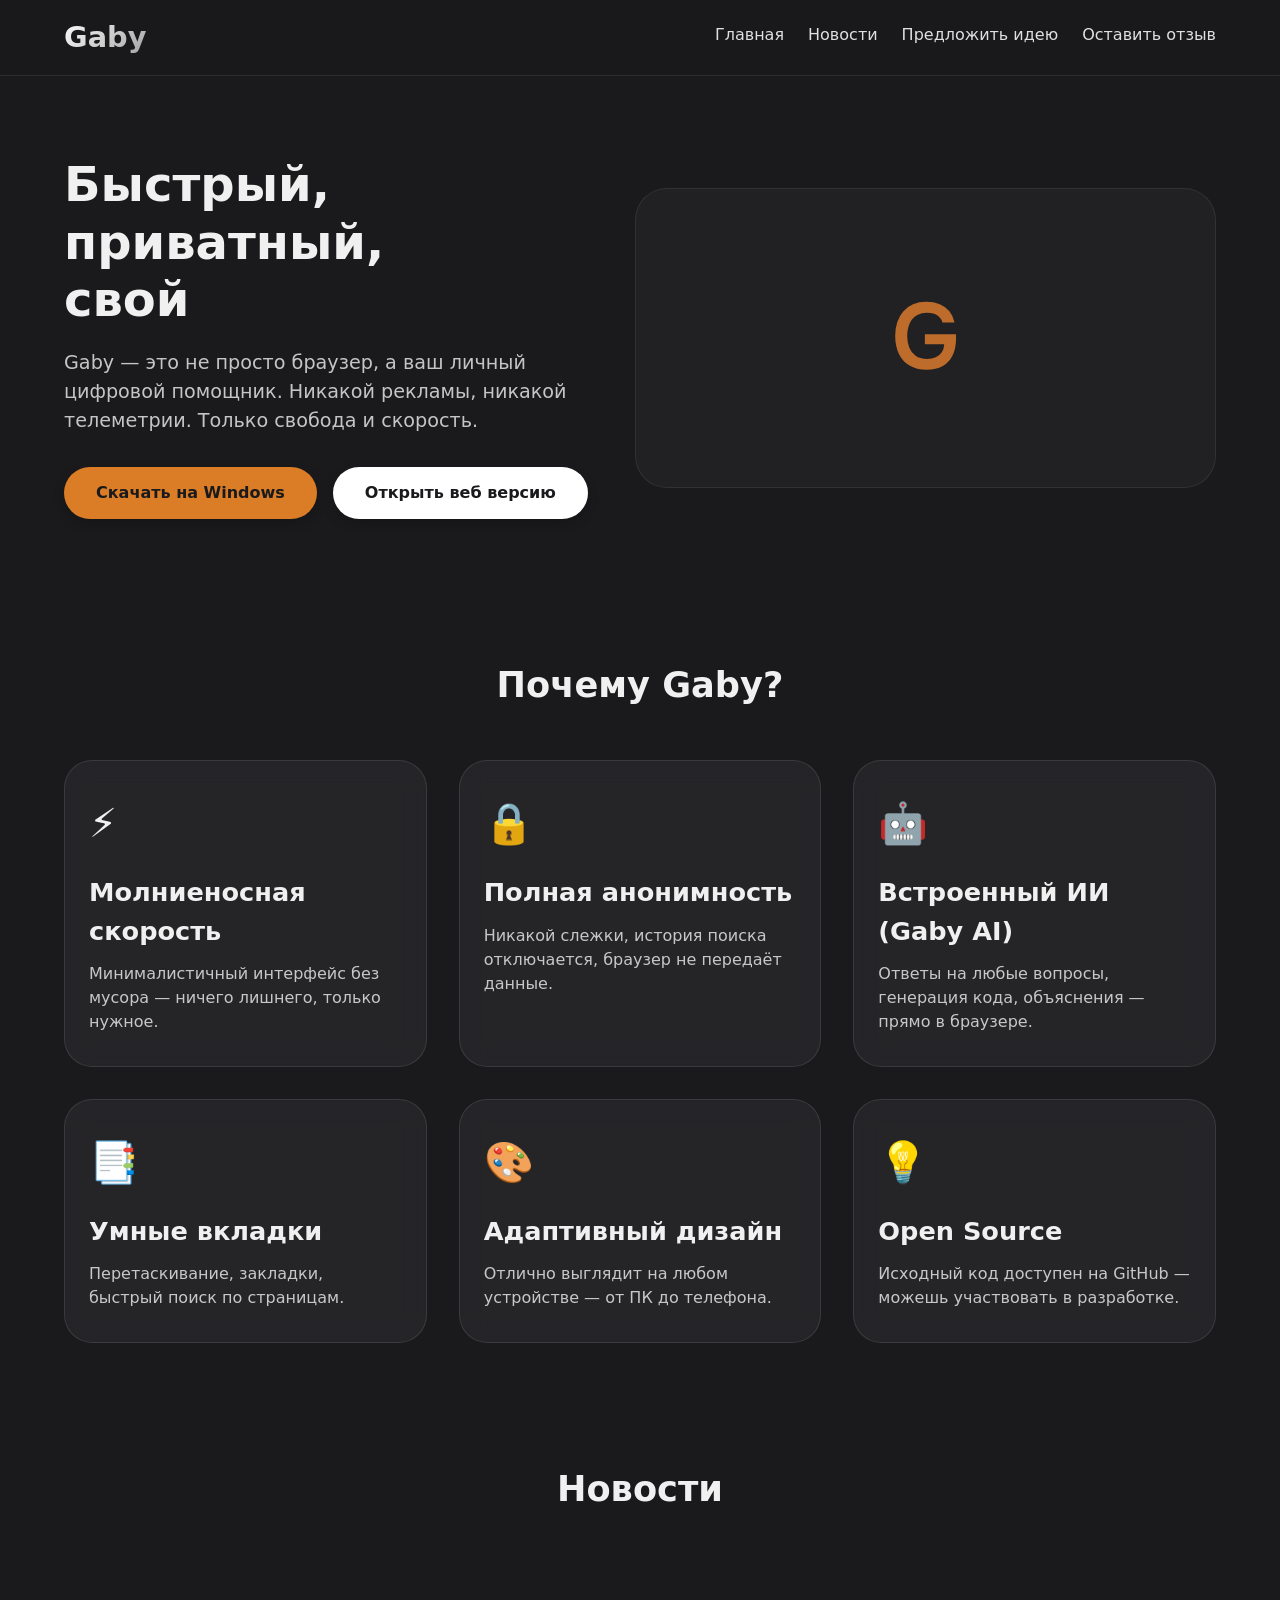
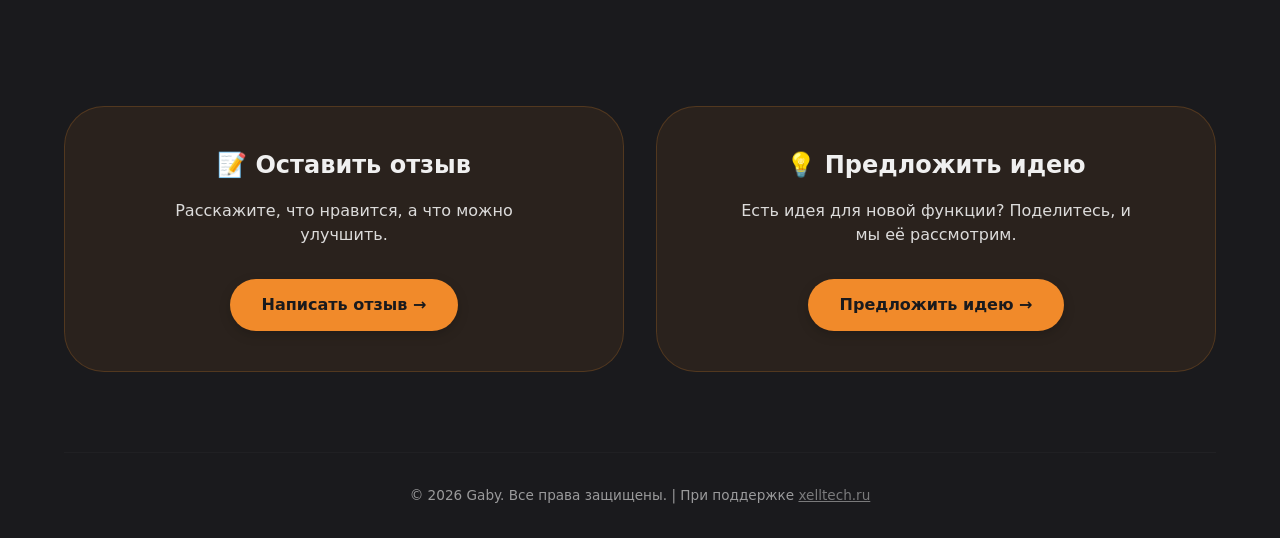
==== about.html @ a8807774 "Добавил страницу о Gaby" ====
<!DOCTYPE html>
<html lang="ru">
<head>
    <meta charset="UTF-8">
    <meta name="viewport" content="width=device-width, initial-scale=1.0">
    <link rel="icon" href="fhoto/G.svg">
    <title>Gaby — быстрый и приватный браузер</title>
    <style>
        * {
            margin: 0;
            padding: 0;
            box-sizing: border-box;
        }

        body {
            background-color: #1a1a1d;
            font-family: 'Segoe UI', 'Onest', system-ui, -apple-system, sans-serif;
            color: #f0f0f0;
            line-height: 1.5;
            overflow-x: hidden;
            min-height: 100vh;
        }

        html {
            scroll-behavior: smooth;
        }

        .navbar {
            position: sticky;
            top: 0;
            z-index: 1000;
            background: rgba(26, 26, 29, 0.85);
            backdrop-filter: blur(12px);
            border-bottom: 1px solid rgba(255, 255, 255, 0.08);
            padding: 16px 0;
        }

        .nav-container {
            max-width: 1200px;
            margin: 0 auto;
            padding: 0 24px;
            display: flex;
            justify-content: space-between;
            align-items: center;
            flex-wrap: wrap;
            gap: 20px;
        }

        .nav-logo {
            font-size: 1.8rem;
            font-weight: 800;
            background: linear-gradient(135deg, #ffffff, #a0a0a0);
            -webkit-background-clip: text;
            background-clip: text;
            color: transparent;
            user-select: none;
            text-decoration: none;
        }

        .nav-links {
            display: flex;
            gap: 24px;
            flex-wrap: wrap;
        }

        .nav-links a {
            color: #e0e0e0;
            text-decoration: none;
            font-weight: 500;
            transition: color 0.2s;
            padding-bottom: 4px;
            border-bottom: 2px solid transparent;
        }

        .nav-links a:hover {
            color: #f18a2a;
            border-bottom-color: #f18a2a;
        }

        .container {
            max-width: 1200px;
            margin: 0 auto;
            padding: 0 24px;
            position: relative;
            z-index: 2;
        }

        .hero {
            display: flex;
            flex-wrap: wrap;
            align-items: center;
            justify-content: space-between;
            gap: 40px;
            padding: 80px 0 60px;
            opacity: 0;
            animation: fadeInUp 0.6s ease 0.1s forwards;
        }

        .hero-text {
            flex: 1;
            min-width: 280px;
        }

        .hero-text h1 {
            font-size: 3rem;
            font-weight: 700;
            margin-bottom: 20px;
            line-height: 1.2;
        }

        .hero-text p {
            font-size: 1.2rem;
            opacity: 0.8;
            margin-bottom: 32px;
        }

        .btn-group {
            display: flex;
            gap: 16px;
            flex-wrap: wrap;
        }

        .btn {
            display: inline-block;
            padding: 14px 32px;
            border-radius: 40px;
            font-weight: 600;
            text-decoration: none;
            transition: all 0.3s ease;
        }

        .btn-primary {
            background-color: #da7d26;
            color: #1a1a1d;
            box-shadow: 0 4px 12px rgba(0,0,0,0.2);
        }

        .btn-primary:hover {
            transform: translateY(-3px);
            background-color: #f18a2a;
            box-shadow: 0 8px 24px rgba(0,0,0,0.3);
        }

        .btn-secondary {
            background-color: #ffffff;
            color: #1a1a1d;
            box-shadow: 0 4px 12px rgba(0,0,0,0.2);
        }

        .btn-secondary:hover {
            transform: translateY(-3px);
            background-color: #e0e0e0;
            box-shadow: 0 8px 24px rgba(0,0,0,0.3);
        }

        .hero-image {
            flex: 1;
            text-align: center;
            display: flex;
            justify-content: center;
            background: rgba(255,255,255,0.03);
            border-radius: 32px;
            padding: 24px;
            min-height: 300px;
            align-items: center;
            backdrop-filter: blur(12px);
            border: 1px solid rgba(255,255,255,0.08);
        }

        .hero-image img {
            max-width: 180px;
            user-select: none;
            user-drag: none;
            -webkit-user-drag: none;
        }

        .features {
            padding: 80px 0;
        }

        .section-title {
            text-align: center;
            font-size: 2.2rem;
            margin-bottom: 48px;
            font-weight: 600;
            opacity: 0;
            animation: fadeInUp 0.6s ease 0.2s forwards;
        }

        .grid {
            display: grid;
            grid-template-columns: repeat(auto-fit, minmax(280px, 1fr));
            gap: 32px;
        }

        .card {
            background: rgba(255,255,255,0.05);
            border-radius: 28px;
            padding: 32px 24px;
            backdrop-filter: blur(12px);
            transition: transform 0.4s ease, box-shadow 0.4s ease, background-color 0.3s;
            opacity: 0;
            transform: translateY(30px);
            border: 1px solid rgba(255,255,255,0.1);
        }

        .card.visible {
            opacity: 1;
            transform: translateY(0);
        }

        .card:hover {
            transform: translateY(-8px);
            background: rgba(255,255,255,0.12);
            border-color: rgba(255,255,255,0.25);
            box-shadow: 0 20px 35px -15px rgba(0,0,0,0.4);
        }

        .card-icon {
            font-size: 2.5rem;
            margin-bottom: 20px;
        }

        .card h3 {
            font-size: 1.6rem;
            margin-bottom: 12px;
        }

        .card p {
            opacity: 0.8;
            font-size: 1rem;
        }


        .news-section {
            margin: 40px 0 60px;
        }

        .news-grid {
            display: grid;
            grid-template-columns: repeat(auto-fit, minmax(280px, 1fr));
            gap: 32px;
        }

        .news-card {
            background: rgba(255,255,255,0.05);
            border-radius: 28px;
            padding: 28px 24px;
            backdrop-filter: blur(12px);
            transition: all 0.3s ease;
            border: 1px solid rgba(255,255,255,0.1);
            opacity: 0;
            transform: translateY(30px);
        }

        .news-card.visible {
            opacity: 1;
            transform: translateY(0);
        }

        .news-card:hover {
            transform: translateY(-5px);
            background: rgba(255,255,255,0.1);
        }

        .news-date {
            font-size: 0.85rem;
            color: #f18a2a;
            margin-bottom: 8px;
            display: block;
        }

        .news-card h3 {
            font-size: 1.4rem;
            margin-bottom: 12px;
        }

        .news-card p {
            opacity: 0.8;
            font-size: 0.95rem;
        }

        .actions-section {
            display: grid;
            grid-template-columns: repeat(auto-fit, minmax(280px, 1fr));
            gap: 32px;
            margin: 40px 0 80px;
        }

        .action-card {
            background: rgba(241,138,42,0.08);
            border-radius: 40px;
            padding: 40px 32px;
            text-align: center;
            border: 1px solid rgba(241,138,42,0.2);
            transition: all 0.3s;
            opacity: 0;
            animation: fadeInUp 0.6s ease forwards;
        }

        .action-card:hover {
            background: rgba(241,138,42,0.12);
            border-color: rgba(241,138,42,0.4);
            transform: translateY(-5px);
        }

        .action-card h2 {
            margin-bottom: 16px;
        }

        .action-card p {
            max-width: 400px;
            margin: 0 auto 24px;
            opacity: 0.9;
        }

        .action-card .btn {
            margin-top: 8px;
        }

        .footer {
            border-top: 1px solid rgba(255,255,255,0.05);
            padding: 32px 0;
            text-align: center;
            font-size: 0.85rem;
            opacity: 0.6;
        }

        @keyframes fadeInUp {
            from {
                opacity: 0;
                transform: translateY(40px);
            }
            to {
                opacity: 1;
                transform: translateY(0);
            }
        }

        @media (max-width: 780px) {
            .hero-text h1 {
                font-size: 2.2rem;
            }
            .btn {
                padding: 10px 24px;
            }
            .container {
                padding: 0 16px;
            }
            .card, .news-card, .action-card {
                backdrop-filter: blur(8px);
            }
            .navbar {
                padding: 12px 0;
            }
            .nav-container {
                flex-direction: column;
                gap: 12px;
            }
            .nav-links {
                gap: 16px;
                justify-content: center;
            }
            .hero {
                padding-top: 40px;
            }
        }
    </style>
</head>
<body>
    <nav class="navbar">
        <div class="nav-container">
            <a href="#" class="nav-logo">Gaby</a>
            <div class="nav-links">
                <a href="#hero">Главная</a>
                <a href="#news">Новости</a>
                <a href="#idea">Предложить идею</a>
                <a href="#feedback">Оставить отзыв</a>
            </div>
        </div>
    </nav>

    <div class="container">
        <div id="hero" class="hero">
            <div class="hero-text">
                <h1>Быстрый, приватный,<br>свой</h1>
                <p>Gaby — это не просто браузер, а ваш личный цифровой помощник. Никакой рекламы, никакой телеметрии. Только свобода и скорость.</p>
                <div class="btn-group">
                    <a href="https://gaby-web-nine.vercel.app" class="btn btn-primary">Скачать на Windows</a>
                    <a href="https://gabyweb.ru" class="btn btn-secondary">Открыть веб версию</a>
                </div>
            </div>
            <div class="hero-image">
                <img src="fhoto/G.svg" alt="gaby logo" height="120px" width="120px">
            </div>
        </div>

        <div class="features">
            <h2 class="section-title">Почему Gaby?</h2>
            <div class="grid" id="featuresGrid">
                <div class="card">
                    <div class="card-icon">⚡</div>
                    <h3>Молниеносная скорость</h3>
                    <p>Минималистичный интерфейс без мусора — ничего лишнего, только нужное.</p>
                </div>
                <div class="card">
                    <div class="card-icon">🔒</div>
                    <h3>Полная анонимность</h3>
                    <p>Никакой слежки, история поиска отключается, браузер не передаёт данные.</p>
                </div>
                <div class="card">
                    <div class="card-icon">🤖</div>
                    <h3>Встроенный ИИ (Gaby AI)</h3>
                    <p>Ответы на любые вопросы, генерация кода, объяснения — прямо в браузере.</p>
                </div>
                <div class="card">
                    <div class="card-icon">📑</div>
                    <h3>Умные вкладки</h3>
                    <p>Перетаскивание, закладки, быстрый поиск по страницам.</p>
                </div>
                <div class="card">
                    <div class="card-icon">🎨</div>
                    <h3>Адаптивный дизайн</h3>
                    <p>Отлично выглядит на любом устройстве — от ПК до телефона.</p>
                </div>
                <div class="card">
                    <div class="card-icon">💡</div>
                    <h3>Open Source</h3>
                    <p>Исходный код доступен на GitHub — можешь участвовать в разработке.</p>
                </div>
            </div>
        </div>

   <div id="news" class="news-section">
    <h2 class="section-title">Новости</h2>
    <div id="newsContainer" class="news-grid">
        <div class="loading">Подгрузка новостей...</div>
    </div>
</div>

        <div class="actions-section">
            <div id="feedback" class="action-card">
                <h2>📝 Оставить отзыв</h2>
                <p>Расскажите, что нравится, а что можно улучшить.</p>
                <a href="mailto:GabyWhelp@gmail.com?subject=Отзыв о Gaby" class="btn btn-primary" style="background-color: #f18a2a;">Написать отзыв →</a>
            </div>
            <div id="idea" class="action-card">
                <h2>💡 Предложить идею</h2>
                <p>Есть идея для новой функции? Поделитесь, и мы её рассмотрим.</p>
                <a href="mailto:GabyWhelp@gmail.com?subject=Идея для Gaby" class="btn btn-primary" style="background-color: #f18a2a;">Предложить идею →</a>
            </div>
        </div>

        <div class="footer">
            <p>© 2026 Gaby. Все права защищены. | При поддержке <a href="https://xelltech.ru/" style="color: white; opacity: 0.7;">xelltech.ru</a></p>
        </div>
    </div>

    <script>
        const cards = document.querySelectorAll('.card');
        const newsCards = document.querySelectorAll('.news-card');
        const allAnimated = [...cards, ...newsCards];

        function checkVisibility() {
            allAnimated.forEach(el => {
                const rect = el.getBoundingClientRect();
                if (rect.top < window.innerHeight - 100) {
                    el.classList.add('visible');
                }
            });
        }

        window.addEventListener('load', () => {
            checkVisibility();
            window.addEventListener('scroll', checkVisibility);
        });
    </script>
    <script>
async function loadNews() {
    const csvUrl = 'https://docs.google.com/spreadsheets/d/e/2PACX-1vRTbrBTb-VS9NMtLsoeZZai79DL-KLyiXkVdePipCNicrSLSUqwrd4JiX5F_LfusXPWVBub-9NSenjB/pub?output=csv';
    
    try {
        const response = await fetch(csvUrl);
        const csvText = await response.text();
        
        const rows = csvText.split('\n');
        const news = [];
        
        for (let i = 1; i < rows.length; i++) {
            if (!rows[i].trim()) continue;
            const values = rows[i].split(',').map(v => v.replace(/^"|"$/g, '').trim());
            if (values.length >= 3) {
                news.push({
                    date: values[0],
                    title: values[1],
                    description: values[2]
                });
            }
        }
        
        const container = document.getElementById('newsContainer');
        if (!container) return;
        
        if (news.length === 0) {
            container.innerHTML = '<div class="news-card">📭 Новостей пока нет</div>';
            return;
        }
        
        container.innerHTML = news.map(item => `
            <div class="news-card">
                <span class="news-date">${item.date}</span>
                <h3>${item.title}</h3>
                <p>${item.description}</p>
            </div>
        `).join('');
        
        document.querySelectorAll('.news-card').forEach(card => card.classList.add('visible'));
        
    } catch (error) {
        console.error('Ошибка загрузки новостей:', error);
        const container = document.getElementById('newsContainer');
        if (container) {
            container.innerHTML = '<div class="news-card">⚠️ Не удалось загрузить новости</div>';
        }
    }
}

loadNews();
</script>
</body>
</html>
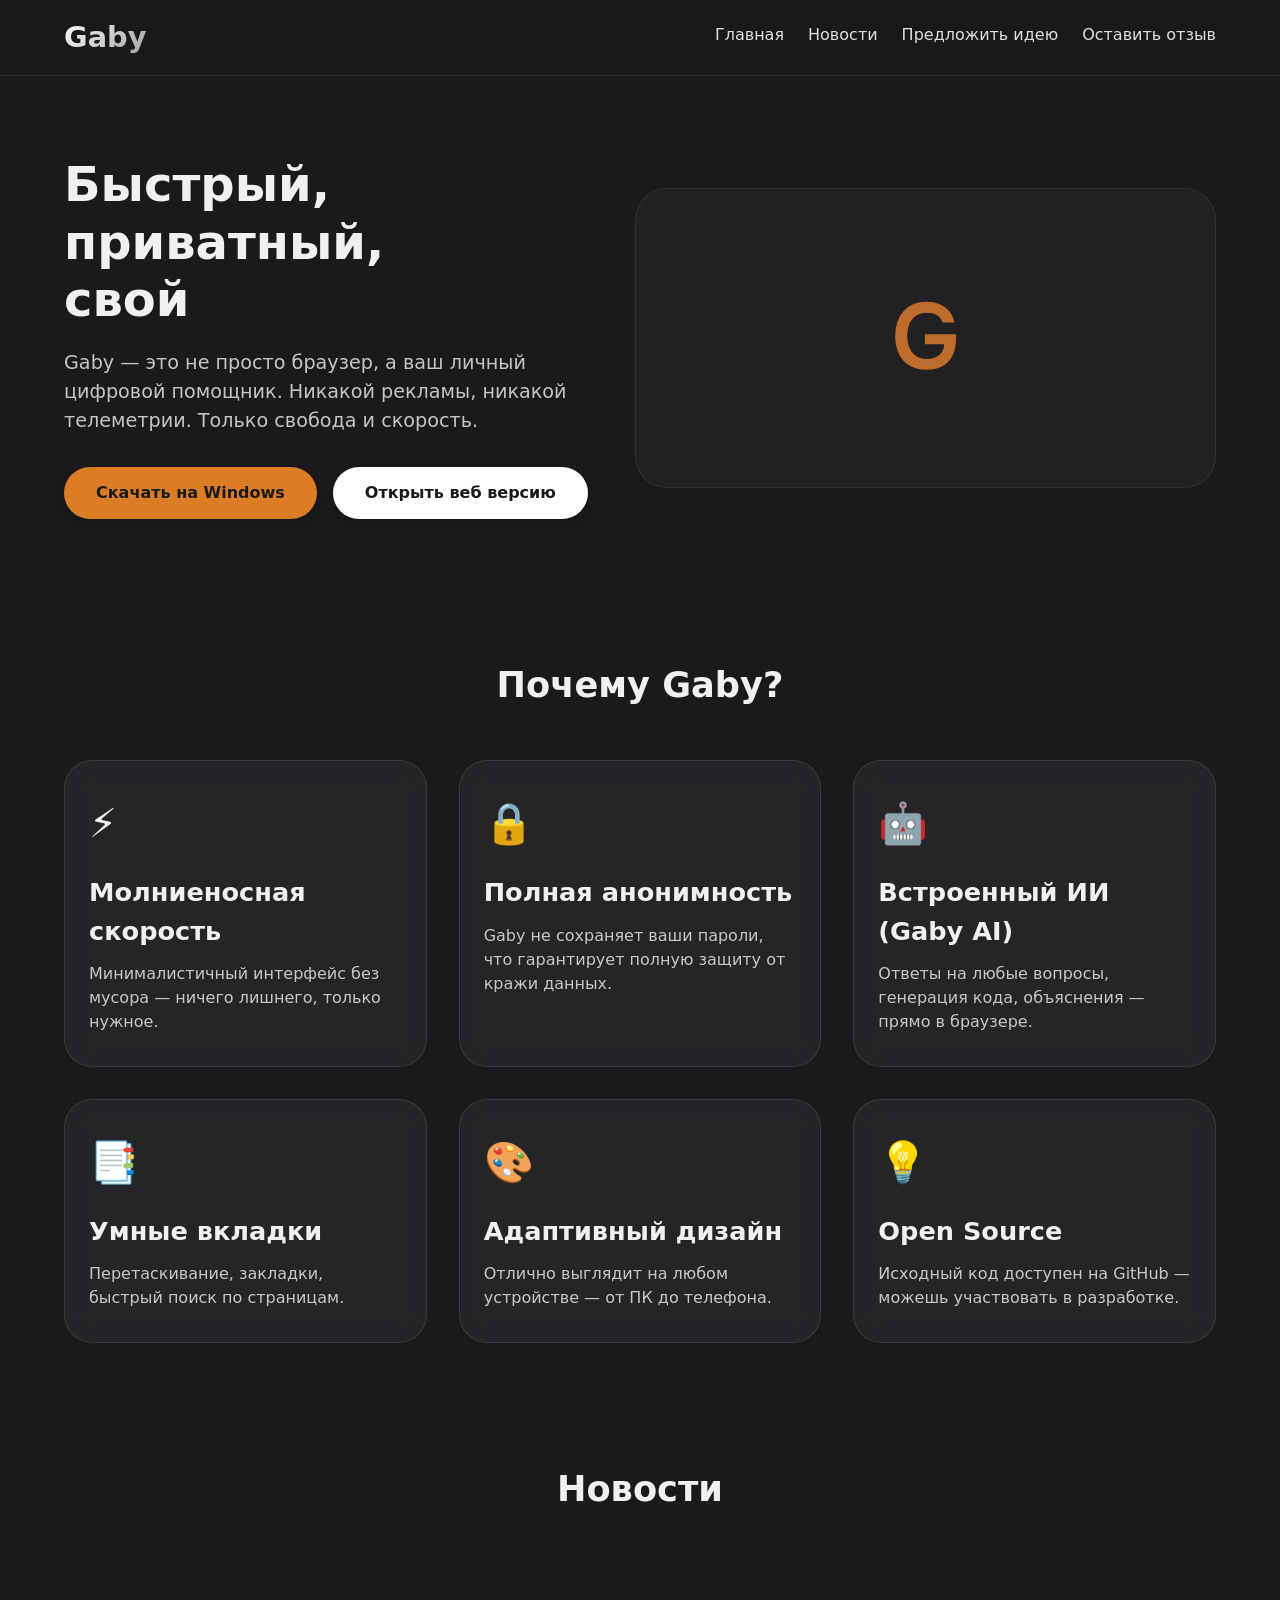
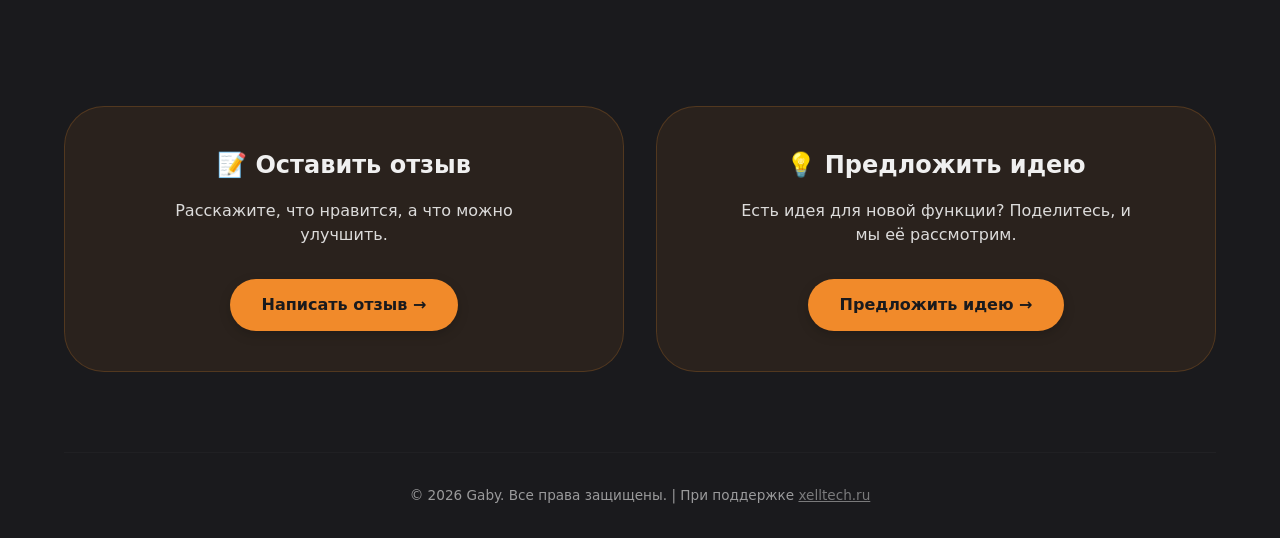
==== commit af880a58: "Добавлена анимация на главный экран" ====
--- a/about.html
+++ b/about.html
@@ -386,7 +386,7 @@
                 <h1>Быстрый, приватный,<br>свой</h1>
                 <p>Gaby — это не просто браузер, а ваш личный цифровой помощник. Никакой рекламы, никакой телеметрии. Только свобода и скорость.</p>
                 <div class="btn-group">
-                    <a href="https://gaby-web-nine.vercel.app" class="btn btn-primary">Скачать на Windows</a>
+                    <a href="Gaby Browser 1.1.0.exe" class="btn btn-primary" download>Скачать на Windows</a>
                     <a href="https://gabyweb.ru" class="btn btn-secondary">Открыть веб версию</a>
                 </div>
             </div>
@@ -406,7 +406,7 @@
                 <div class="card">
                     <div class="card-icon">🔒</div>
                     <h3>Полная анонимность</h3>
-                    <p>Никакой слежки, история поиска отключается, браузер не передаёт данные.</p>
+                    <p>Gaby не сохраняет ваши пароли, что гарантирует полную защиту от кражи данных.</p>
                 </div>
                 <div class="card">
                     <div class="card-icon">🤖</div>
